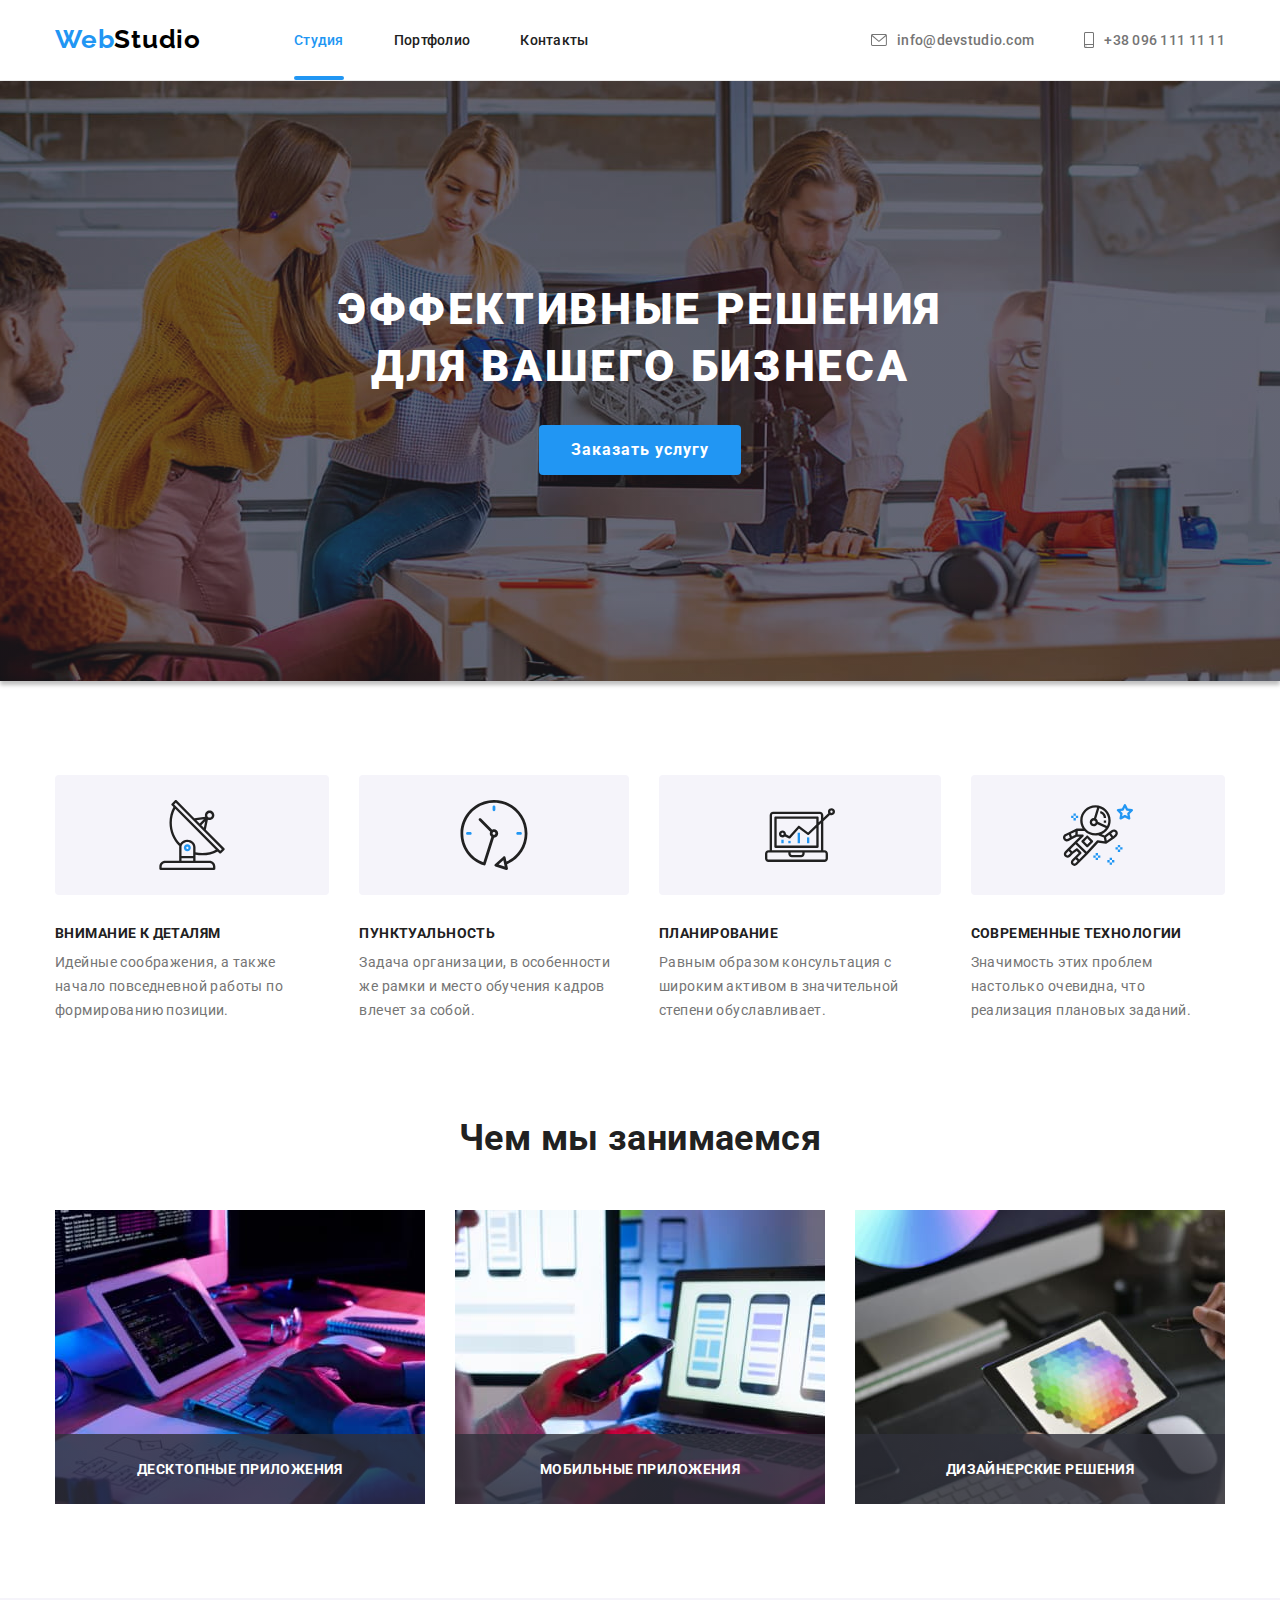
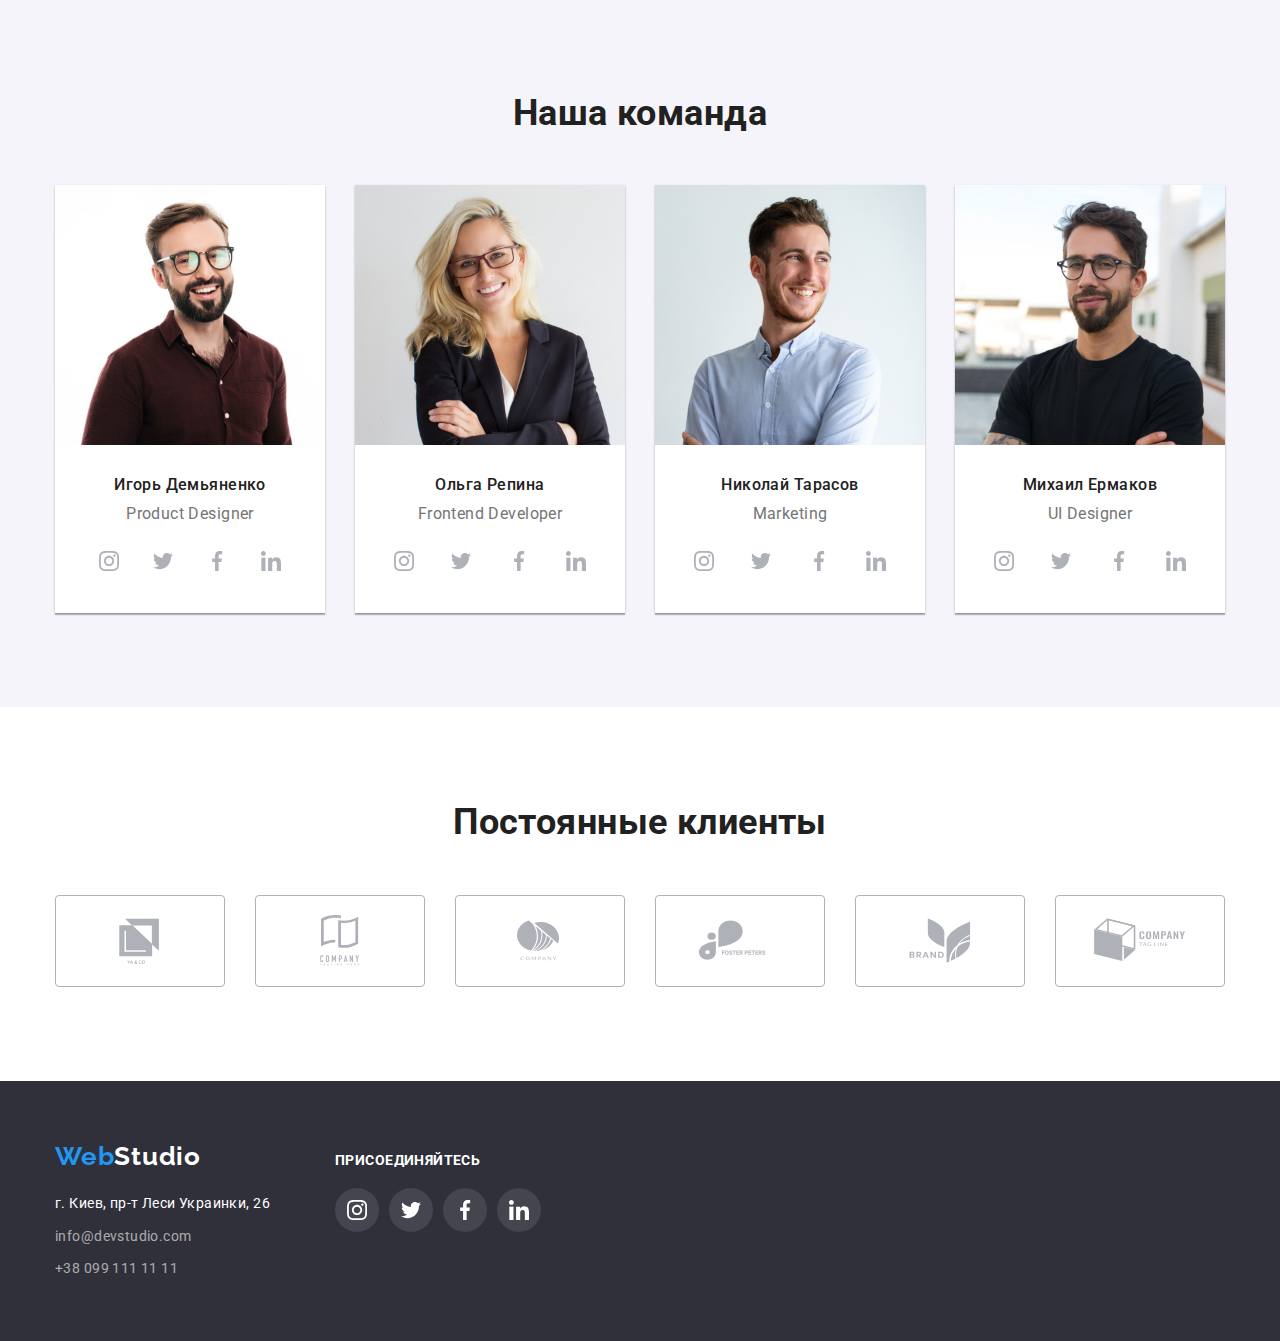
==== index.html @ c5c96895 "Initial commit" ====
<!DOCTYPE html>
<html lang="ru">
  <head>
    <meta charset="UTF-8" />
    <meta http-equiv="X-UA-Compatible" content="IE=edge" />
    <meta name="viewport" content="width=device-width, initial-scale=1.0" />
    <!-- font add-->
    <link rel="preconnect" href="https://fonts.googleapis.com" />
    <!-- оголошення майбутньго підключення-->
    <link rel="preconnect" href="https://fonts.gstatic.com" crossorigin />
    <link
      href="https://fonts.googleapis.com/css2?family=Raleway:wght@700&family=Roboto:wght@400;500;700;900&display=swap"
      rel="stylesheet"
    />
    <!-- normalaize - link sample + file downloaded -->
    <!-- https://cdnjs.cloudflare.com/ajax/libs/normalize/1.1.0/normalize.min.css -->
    <link rel="stylesheet" href="./css/modern-normalize.css" />
    <link rel="stylesheet" href="./css/styles.css" />

    <title>WebStudio</title>
  </head>
  <body class="body">
    <header class="header">
      <div class="container header-flex-box">
        <nav class="header-nav-flex-box">
          <a href="./index.html" lang="en" class="logo"
            ><span class="logo-accent"> Web</span>Studio</a
          >
          <ul class="header-menu">
            <li class="item">
              <a href="./index.html" class="header-link current underline">Студия</a>
            </li>
            <li class="item">
              <a href="./poftfolio.html" class="header-link">Портфолио</a>
            </li>
            <li class="item">
              <a href="#" class="header-link">Контакты</a>
            </li>
          </ul>
        </nav>

        <div class="header-kontakt-box">
          <ul class="header-kontakt">
            <li class="item">
              <a href="mailto:info@devstudio.com" lang="en" class="header-contact-link">
                <svg class="header-contact-mail-logo">
                  <use href="./images/logo/icons.svg#icon-envelope"></use>
                </svg>
                info@devstudio.com
              </a>
            </li>
            <li class="item">
              <a href="tel:+380961111111" class="header-contact-link">
                <svg class="header-contact-smart-logo">
                  <use href="./images/logo/icons.svg#icon-smartphone"></use>
                </svg>
                +38 096 111 11 11
              </a>
            </li>
          </ul>
        </div>
      </div>
    </header>

    <main>
      <!-- hero section -->
      <section class="section heroe heroe-background">
        <div class="container">
          <h1 class="heroe-header">Эффективные решения для вашего бизнеса</h1>
          <button type="button" class="order-button" data-modal-open>Заказать услугу</button>
        </div>
      </section>

      <!-- advantages -->
      <section class="section">
        <h2 class="visually-hidden">список приимуществ</h2>
        <div class="container">
          <ul class="advantages-flex">
            <li class="adv-item">
              <div class="adv-icon-block">
                <svg><use href="./images/logo/icons.svg#icon-about-antenna-1"></use></svg>
              </div>
              <h3 class="advantages-list-header">Внимание к деталям</h3>
              <p class="advantages-text">
                Идейные соображения, а также начало повседневной работы по формированию позиции.
              </p>
            </li>
            <li class="adv-item">
              <div class="adv-icon-block">
                <svg><use href="./images/logo/icons.svg#icon-about-clock2"></use></svg>
              </div>
              <h3 class="advantages-list-header">Пунктуальность</h3>
              <p class="advantages-text">
                Задача организации, в особенности же рамки и место обучения кадров влечет за собой.
              </p>
            </li>

            <li class="adv-item">
              <div class="adv-icon-block">
                <svg><use href="./images/logo/icons.svg#icon-about-diagram-3"></use></svg>
              </div>
              <h3 class="advantages-list-header">Планирование</h3>
              <p class="advantages-text">
                Равным образом консультация с широким активом в значительной степени обуславливает.
              </p>
            </li>
            <li class="adv-item">
              <div class="adv-icon-block">
                <svg><use href="./images/logo/icons.svg#icon-about-astronau-4"></use></svg>
              </div>
              <h3 class="advantages-list-header">Современные технологии</h3>
              <p class="advantages-text">
                Значимость этих проблем настолько очевидна, что реализация плановых заданий.
              </p>
            </li>
          </ul>
        </div>
      </section>
      <!-- about -->
      <section class="section about">
        <div class="container">
          <h2 class="section-title">Чем мы занимаемся</h2>
          <ul class="about-title-margin about-box">
            <li>
              <div class="about-pic">
                <img
                  src="./images/softengineering.jpg"
                  width="370"
                  alt="разработка структуры и алгоритмов работы"
                />
                <div class="about-pic-discript">
                  <p>десктопные приложения</p>
                </div>
              </div>
            </li>
            <li>
              <div class="about-pic">
                <img
                  src="./images/ui-research.jpg"
                  width="370"
                  alt="разработка пользовательского интерфейса"
                />
                <div class="about-pic-discript">
                  <p>мобильные приложения</p>
                </div>
              </div>
            </li>
            <li>
              <div class="about-pic">
                <img src="./images/colordesign.jpg" width="370" alt="дизайн" />
                <div class="about-pic-discript">
                  <p>дизайнерские решения</p>
                </div>
              </div>
            </li>
          </ul>
        </div>
      </section>

      <!-- team members -->
      <section class="section team">
        <div class="container">
          <h2 class="section-title">Наша команда</h2>
          <ul class="team-box">
            <li class="team-member">
              <img
                src="./images/igor-demyanenko.jpg"
                width="270"
                alt="улыбающийся парень с бородой"
              />
              <h3 class="team-member-header">Игорь Демьяненко</h3>
              <p lang="en" class="team-member-text">Product Designer</p>
              <div class="team-member-socials">
                <ul class="social-box">
                  <li>
                    <a href="#">
                      <svg><use href="./images/logo/icons.svg#icon-soc-instagram"></use></svg>
                    </a>
                  </li>
                  <li>
                    <a href="#">
                      <svg><use href="./images/logo/icons.svg#icon-soc-twitter"></use></svg>
                    </a>
                  </li>
                  <li>
                    <a href="#">
                      <svg><use href="./images/logo/icons.svg#icon-soc-facebook"></use></svg>
                    </a>
                  </li>
                  <li>
                    <a href="#">
                      <svg><use href="./images/logo/icons.svg#icon-soc-linkedin"></use></svg>
                    </a>
                  </li>
                </ul>
              </div>
            </li>
            <li class="team-member">
              <img src="./images/olga-repina.jpg" width="270" alt="улыбающаяся девушка" />
              <h3 class="team-member-header">Ольга Репина</h3>
              <p lang="en" class="team-member-text">Frontend Developer</p>
              <div class="team-member-socials">
                <ul>
                  <li class="social-box">
                    <a href="#">
                      <svg><use href="./images/logo/icons.svg#icon-soc-instagram"></use></svg>
                    </a>
                  </li>
                  <li class="social-box">
                    <a href="#">
                      <svg><use href="./images/logo/icons.svg#icon-soc-twitter"></use></svg>
                    </a>
                  </li>
                  <li class="social-box">
                    <a href="#">
                      <svg><use href="./images/logo/icons.svg#icon-soc-facebook"></use></svg>
                    </a>
                  </li>
                  <li class="social-box">
                    <a href="#">
                      <svg><use href="./images/logo/icons.svg#icon-soc-linkedin"></use></svg>
                    </a>
                  </li>
                </ul>
              </div>
            </li>
            <li class="team-member">
              <img src="./images/nik-tarasov.jpg" width="270" alt="улыбающийся парень" />
              <h3 class="team-member-header">Николай Тарасов</h3>
              <p lang="en" class="team-member-text">Marketing</p>
              <div class="team-member-socials">
                <ul>
                  <li class="social-box">
                    <a href="#">
                      <svg><use href="./images/logo/icons.svg#icon-soc-instagram"></use></svg>
                    </a>
                  </li>
                  <li class="social-box">
                    <a href="#">
                      <svg><use href="./images/logo/icons.svg#icon-soc-twitter"></use></svg>
                    </a>
                  </li>
                  <li class="social-box">
                    <a href="#">
                      <svg><use href="./images/logo/icons.svg#icon-soc-facebook"></use></svg>
                    </a>
                  </li>
                  <li class="social-box">
                    <a href="#">
                      <svg><use href="./images/logo/icons.svg#icon-soc-linkedin"></use></svg>
                    </a>
                  </li>
                </ul>
              </div>
            </li>
            <li class="team-member">
              <img
                src="./images/mihail-ermakov.jpg"
                width="270"
                alt="другой улыбчивый бородатый парень"
              />
              <h3 class="team-member-header">Михаил Ермаков</h3>
              <p lang="en" class="team-member-text">UI Designer</p>
              <div class="team-member-socials">
                <ul>
                  <li class="social-box">
                    <a href="#">
                      <svg><use href="./images/logo/icons.svg#icon-soc-instagram"></use></svg>
                    </a>
                  </li>
                  <li class="social-box">
                    <a href="#">
                      <svg><use href="./images/logo/icons.svg#icon-soc-twitter"></use></svg>
                    </a>
                  </li>
                  <li class="social-box">
                    <a href="#">
                      <svg><use href="./images/logo/icons.svg#icon-soc-facebook"></use></svg>
                    </a>
                  </li>
                  <li class="social-box">
                    <a href="#">
                      <svg><use href="./images/logo/icons.svg#icon-soc-linkedin"></use></svg>
                    </a>
                  </li>
                </ul>
              </div>
            </li>
          </ul>
        </div>
      </section>
      <!-- clients -->
      <section class="section clients">
        <div class="container">
          <h2 class="section-title">Постоянные клиенты</h2>
          <ul class="clients-flex">
            <li>
              <a href="#" class="client-list-item"
                ><svg><use href="./images/logo/icons.svg#icon-p-yg"></use></svg>
              </a>
            </li>
            <li>
              <a href="#" class="client-list-item">
                <svg><use href="./images/logo/icons.svg#icon-p-windows"></use></svg>
              </a>
            </li>
            <li>
              <a href="#" class="client-list-item">
                <svg><use href="./images/logo/icons.svg#icon-p-nut-shell"></use></svg>
              </a>
            </li>
            <li>
              <a href="#" class="client-list-item">
                <svg><use href="./images/logo/icons.svg#icon-p-foster"></use></svg>
              </a>
            </li>
            <li>
              <a href="#" class="client-list-item">
                <svg><use href="./images/logo/icons.svg#icon-p-soy-brand"></use></svg>
              </a>
            </li>
            <li>
              <a href="#" class="client-list-item">
                <svg><use href="./images/logo/icons.svg#icon-p-box-company"></use></svg>
              </a>
            </li>
          </ul>
        </div>
      </section>
    </main>
    <!-- Footrer-->
    <footer class="footer">
      <div class="container">
        <div class="footer-flex">
          <div class="adress-block">
            <a href="./index.html" lang="en" class="footer-logo logo"
              ><span class="logo-accent"> Web</span>Studio</a
            >
            <address>
              <ul class="footer-list">
                <li class="item">
                  <a
                    href="https://goo.gl/maps/paLrzJ1DZaffjFaJ6"
                    target="_blank"
                    rel="noopener noreferrer"
                    class="footer-adress"
                  >
                    г. Киев, пр-т Леси Украинки, 26
                  </a>
                </li>
                <li class="item">
                  <a href="mailto:info@devstudio.com" lang="en" class="footer-contact"
                    >info@devstudio.com</a
                  >
                </li>
                <li class="item">
                  <a href="tel:+380991111111" class="footer-contact">+38 099 111 11 11</a>
                </li>
              </ul>
            </address>
          </div>
          <div class="footer-socials">
            <p>присоединяйтесь</p>
            <div>
              <ul class="footer-social-links-block">
                <li>
                  <a href="#">
                    <svg>
                      <use href="./images/logo/icons.svg#icon-soc-instagram"></use>
                    </svg>
                  </a>
                </li>
                <li>
                  <a href="#">
                    <svg>
                      <use href="./images/logo/icons.svg#icon-soc-twitter"></use>
                    </svg>
                  </a>
                </li>
                <li>
                  <a href="#">
                    <svg>
                      <use href="./images/logo/icons.svg#icon-soc-facebook"></use>
                    </svg>
                  </a>
                </li>
                <li>
                  <a href="#">
                    <svg>
                      <use href="./images/logo/icons.svg#icon-soc-linkedin"></use>
                    </svg>
                  </a>
                </li>
              </ul>
            </div>
          </div>
        </div>
      </div>
    </footer>
    <!-- modal -->
    <section>
      <div class="modal-overlay is-hidden" data-modal>
        <div class="modal-box">
          <button type="button" class="modal-close-button" data-modal-close>
            <svg class="modal-close-button-icon">
              <use href="./images/logo/icons.svg#icon-close-cross"></use>
            </svg>
          </button>
          <p>
            Lorem ipsum, dolor sit amet consectetur adipisicing elit. Ipsa, voluptate ullam quaerat
            necessitatibus vero mollitia ad consequatur suscipit temporibus iste? Eaque id odit
            possimus explicabo animi! Natus eum labore ducimus odit nobis harum culpa iste sint
            magni, soluta rerum aliquid nihil voluptate perferendis ut eaque, saepe aliquam velit,
            veritatis laboriosam quis! Quod reiciendis doloremque porro veritatis iste temporibus
            itaque ad, exercitationem voluptatum alias eveniet quo nulla atque repellendus iusto
            quis natus corrupti incidunt voluptate quaerat et quas facere voluptatibus. Sequi,
            expedita quidem eaque culpa earum maiores voluptas cum. Dolorem perferendis enim
            reprehenderit omnis, aliquid quas officiis possimus delectus minima assumenda.
          </p>
        </div>
      </div>
    </section>
    <script src="./js/modal.js"></script>
  </body>
</html>
---- css/styles.css ----
:root {
  --accent-color: #2196f3;
  --header-contact-color: #757575;
  --header-link-color: #212121;
  --plain-text: #757575;
  --header-color: #212121;
  --background-white: #ffffff;
  --contrast-background: #2f303a;
  --body-accent-background: #f5f4fa;
  --footer-contact-color: rgba(255, 255, 255, 0.6);
  --dark-color-for-light-theme-logo: #000000;
  --light-color-for-dark-theme-logo: #ffffff;
  --project-list-border: #eeeeee;
  --header-border: #ececec;
  --social-madia-logo-color: #afb1b8;
  --heroe-background: #c4c4c4;
  --heroe-overlay: rgba(47, 48, 58, 0.4);
  --project-overlay: rgba(33, 150, 243, 0.9);
  --modal-over-color: rgba(0, 0, 0, 0.2);
  --footer-social-background: rgba(255, 255, 255, 0.1);
  --about-gradient-color: rgba(47, 48, 58, 0.8);
  --time-func: cubic-bezier(0.4, 0, 0.2, 1);
}

/* Стили для обнуления верхних отступов у элементов */
h1,
h2,
h3,
p,
ul,
li {
  list-style: none;
  padding: 0px;
  margin: 0px;
}

/* Класс для обнуления базовых свойств у списков (ul) */
/* .list { */
/* list-style: none; */
/* padding-left: 0; */
/* margin: 0; */
/* } */

/* Класс для обнуления базовых свойств у ссылок */
a {
  text-decoration: none;
  color: inherit;
}

/* Свойства для корректного отображения картинок */
img,
svg {
  display: block;
  max-width: 100%;
  height: auto;
}

/* Свойства для обнуления курсива у address */

/* address { */
/* font-style: normal; */
/* }  */

.visually-hidden {
  position: absolute;
  width: 1px;
  height: 1px;
  margin: -1px;
  border: 0;
  padding: 0;
  white-space: nowrap;
  clip-path: inset(100%);
  clip: rect(0 0 0 0);
  overflow: hidden;
}

.body {
  font-family: 'Roboto', 'Arial', sans-serif;
  background-color: var(--background-white);
  color: var(--plain-text);
  font-size: 14px;
  letter-spacing: 0.03em;
}

.container {
  width: 1200px;
  padding-left: 15px;
  padding-right: 15px;
  margin-left: auto;
  margin-right: auto;
}

.section {
  padding-top: 94px;
  padding-bottom: 94px;
  text-align: center;
}

.header-flex-box {
  display: flex;
  align-items: center;
}

.header-nav-flex-box {
  display: flex;
  align-items: center;
}

.header-menu {
  display: flex;
  margin-left: 93px;
}

.header-menu .item + .item {
  margin-left: 50px;
}

.header-kontakt-box {
  margin-left: auto;
}

.header-kontakt {
  display: flex;
  color: var(--header-contact-color);
  align-items: center;
}

.header-kontakt > .item:nth-child(2) {
  margin-left: 50px;
}

.header-contact-smart-logo {
  width: 10px;
  height: 16px;
  margin-right: 10px;
  fill: currentColor;
}
.header-contact-mail-logo {
  width: 16px;
  height: 12px;
  margin-right: 10px;
  fill: currentColor;
}

.logo-accent {
  color: var(--accent-color);
}

.header {
  background-color: var(--background-white);
  text-decoration: none;
  font-weight: 500;
  line-height: 1.15;
  letter-spacing: 0.02em;
  border-bottom: 1px solid var(--header-border);
}

.header-link {
  display: block; /* превращает в блочный элемент*/
  color: var(--header-link-color);
  text-decoration: none;
  padding-top: 32px; /* применение именно для линка увеличивает рабочую зону ссілки*/
  padding-bottom: 32px;
  transition: color 250ms var(--time-func);
}

.logo {
  text-decoration: none;
  font-family: 'Raleway', 'Arial', sans-serif;
  font-weight: 700;
  font-size: 26px;
  line-height: 1.2;
  letter-spacing: 0.03em;
  color: var(--dark-color-for-light-theme-logo);
}

.header-contact-link {
  display: flex;
  align-items: center;
  color: var(--header-contact-color);
  text-decoration: none;
  padding-top: 32px;
  /* применение именно для линка увеличивает рабочую зону ссілки*/
  padding-bottom: 32px;
  transition: color 250ms var(--time-func);
}

.header-contact-link:hover,
.header-contact-link:focus,
.header-contact-link:active {
  color: var(--accent-color);
}

.header-link:hover,
.header-link:focus,
.header-link:active,
.current {
  color: var(--accent-color);
}

.current.underline {
  position: relative;
}

.underline::after {
  content: '';
  position: absolute;
  display: block;
  width: 100%;
  height: 4px;
  border-radius: 2px;
  background-color: var(--accent-color);
  bottom: 0px;
}

.heroe {
  position: relative;
  padding-top: 200px;
  padding-bottom: 200px;
  background-color: var(--heroe-background);
  box-shadow: 0px 4px 4px rgba(0, 0, 0, 0.25);
}

.heroe-background {
  max-width: 1600px;
  height: 600px;
  margin-left: auto;
  margin-right: auto;
  background-image: linear-gradient(to right, var(--heroe-overlay), var(--heroe-overlay)),
    url(../images/main-page/hero-background.jpg);
  background-repeat: no-repeat;
  background-position: center;
  background-size: cover;
}

.heroe-header {
  width: 700px;
  margin-left: auto;
  margin-right: auto;
  color: var(--light-color-for-dark-theme-logo);
  font-weight: 900;
  font-size: 44px;
  line-height: 1.3;
  text-transform: uppercase;
  letter-spacing: 0.06em;
}
.order-button {
  margin-top: 30px;
  min-width: 200px;
  min-height: 50px;
  font-family: 'Roboto', 'Arial', sans-serif;
  color: var(--light-color-for-dark-theme-logo);
  background-color: var(--accent-color);
  border: none;
  cursor: pointer;
  padding: 10px 32px;
  border-radius: 4px;
  font-weight: 700;
  font-size: 16px;
  letter-spacing: 0.06em;
  transition: background-color 250ms var(--time-func);
}

.order-button:hover,
.order-button:focus {
  background-color: var(--header-color);
}

.modal-overlay {
  position: fixed;
  top: 0;
  left: 0;
  width: 100%;
  height: 100%;
  opacity: 1;
  background-color: var(--modal-over-color);
  transition: opacity 250ms var(--time-func), visibility 250ms var(--time-func);
}

.modal-box {
  position: fixed;
  display: flex;
  left: 50%;
  top: 50%;
  opacity: 1;
  transform: translate(-50%, -50%);
  width: 528px;
  height: 581px;
  padding: 40px;
  background-color: var(--background-white);
  transition: opacity 250ms var(--time-func), visibility 250ms var(--time-func);

  box-shadow: 0px 1px 3px rgba(0, 0, 0, 0.12), 0px 1px 1px rgba(0, 0, 0, 0.14),
    0px 2px 1px rgba(0, 0, 0, 0.2);
  border-radius: 4px;
}

.modal-close-button {
  position: absolute;
  top: 8px;
  right: 8px;

  padding: 0;
  display: flex;
  /* margin: 8px; */
  width: 30px;
  height: 30px;
  border: 1px solid rgba(0, 0, 0, 0.1);
  border-radius: 50%;
  background-color: var(--background-white);
  align-items: center;
  justify-content: center;
}

.modal-close-button-icon {
  display: block;
  width: 11px;
  height: 11px;
  fill: currentColor;
}

.modal-close-button:hover,
.modal-close-button:focus {
  color: var(--light-color-for-dark-theme-logo);
  background-color: var(--accent-color);
  border-color: transparent;
}

.modal-overlay.is-hidden {
  opacity: 0;
  pointer-events: none;
  visibility: hidden;
}

.advantages-flex {
  display: flex;
  text-align: left;
}

.advantages-flex > .item {
  width: 270px;
}

.advantages-flex .adv-item + .adv-item {
  margin-left: 30px;
}

.adv-item svg {
  width: 70px;
  height: 70px;
}

.adv-icon-block {
  display: flex;
  align-items: center;
  justify-content: center;
  height: 120px;
  border-radius: 4px;
  background-color: var(--body-accent-background);
}

.advantages-list-header {
  margin-top: 30px;
  font-size: 14px;
  line-height: 1.15;
  margin-bottom: 10px;
  text-transform: uppercase;
  color: var(--header-color);
}
.advantages-text {
  line-height: 1.7;
}

.about {
  padding-top: 0px;
}

.about-box {
  display: flex;
  justify-content: space-between;
}

.about-pic {
  position: relative;
}

.about-pic-discript {
  display: flex;
  align-items: center;
  justify-content: center;
  position: absolute;
  bottom: 0;
  width: 100%;
  height: 70px;
  background-image: linear-gradient(
    to right,
    var(--about-gradient-color),
    var(--about-gradient-color)
  );
}

.about-pic-discript p {
  text-align: center;
  text-transform: uppercase;
  font-weight: 700;
  color: var(--light-color-for-dark-theme-logo);
}

.section-title {
  font-size: 36px;
  line-height: 1.2;

  color: var(--header-color);
  margin-bottom: 50px;
}

.team {
  background-color: var(--body-accent-background);
}

.team-member-header {
  font-weight: 500;
  font-size: 16px;
  line-height: 1.2;
  padding-top: 30px;
  color: var(--header-color);
}

.team-member-text {
  font-weight: 400;
  font-size: 16px;
  line-height: 1.2;
  margin-top: 10px;
}

.team-member {
  background-color: var(--background-white);
  box-shadow: 0px 1px 3px rgba(0, 0, 0, 0.12), 0px 1px 1px rgba(0, 0, 0, 0.14),
    0px 2px 1px rgba(0, 0, 0, 0.2);
  padding-bottom: 30px;
}

.team-box {
  display: flex;
  justify-content: space-between;
}

.social-box {
  display: inline-flex;
  color: var(--social-madia-logo-color);
  margin-left: auto;
  margin-right: auto;
}

.social-box a {
  display: flex;
  justify-content: center;
  align-items: center;
  fill: currentColor;
  border-radius: 50px;
  height: 44px;
  width: 44px;
  transition: color 250ms var(--time-func), background-color 250ms var(--time-func);
}

.social-box svg {
  width: 20px;
  height: 20px;
}

.social-box a:hover,
.social-box a:focus {
  background-color: var(--accent-color);
  color: var(--background-white);
}

.team-member-socials {
  margin-top: 16px;
}

.team-member-socials li + li {
  margin-left: 10px;
}

.clients {
  background-color: var(--background-white);
}

.clients-flex {
  display: flex;
  justify-content: center;
  color: var(--social-madia-logo-color);
}

.client-list-item {
  display: flex;
  width: 170px;
  height: 92px;
  padding: 16px 32px;
  border: 1px solid var(--social-madia-logo-color);
  border-radius: 4px;
  transition: color 250ms var(--time-func), border-color 250ms var(--time-func);
}

.client-list-item svg {
  max-width: 100%;
  max-height: 100%;
  fill: currentColor;
}

.clients-flex li + li {
  margin-left: 30px;
}

.client-list-item:hover,
.client-list-item:focus {
  color: var(--accent-color);
  border-color: var(--accent-color);
}

/* footer */

.footer {
  background-color: var(--contrast-background);
  padding-top: 60px;
  padding-bottom: 60px;
}

.footer-logo {
  color: var(--light-color-for-dark-theme-logo);
  text-decoration: none;
}

.footer-flex {
  display: flex;
  align-items: baseline;
}

.adress-block {
  width: 230px;
}

.footer-socials {
  margin-left: 50px;
}

.footer-socials > p {
  font-weight: 700;
  text-transform: uppercase;
  color: var(--light-color-for-dark-theme-logo);
}

.footer-social-links-block {
  display: flex;
  margin-top: 20px;
}

.footer-social-links-block a {
  display: flex;
  align-items: center;
  justify-content: center;
  width: 44px;
  height: 44px;
  border-radius: 50%;
  background-color: var(--footer-social-background);
  color: var(--light-color-for-dark-theme-logo);
  transition: background-color 250ms var(--time-func);
}

.footer-social-links-block li + li {
  margin-left: 10px;
}

.footer-social-links-block svg {
  width: 20px;
  height: 20px;
  fill: currentcolor;
}

.footer-social-links-block a:hover,
.footer-social-links-block a:focus {
  background-color: var(--accent-color);
}

.footer-contact {
  font-style: normal;
  text-decoration: none;
  line-height: 1.7;
  color: var(--footer-contact-color);
  transition: color 250ms var(--time-func);
}

.footer-contact:hover,
.footer-contact:focus,
.footer-contact:active {
  color: var(--accent-color);
}

.footer-adress {
  font-style: normal;
  text-decoration: none;
  line-height: 1.7;
  color: var(--light-color-for-dark-theme-logo);
}

.footer-list .item + .item {
  margin-top: 9px;
}

.footer address {
  margin-top: 20px;
}

/* protfolio page */
.portfolio-select-box {
  display: flex;
  justify-content: center;
}

.footer-social-links-block {
  display: flex;
}

.portfolio {
  padding-top: 94px;
  padding-bottom: 6px;
}

.portfolio-buttons {
  font-family: 'Roboto', 'Arial', sans-serif;
  background-color: var(--body-accent-background);
  cursor: pointer;
  border: none;
  padding: 6px 22px 6px 22px;
  border-width: 2px;
  border-radius: 4px;
  font-weight: 500;
  font-size: 16px;
  line-height: 1.8;
  letter-spacing: 0.03em;
  color: var(--header-color);

  transition: color 250ms var(--time-func), background-color 250ms var(--time-func),
    box-shadow 250ms var(--time-func);
}

.portfolio-buttons.active {
  background-color: var(--accent-color);
  color: var(--light-color-for-dark-theme-logo);
  box-shadow: 0px 3px 1px rgba(0, 0, 0, 0.1), 0px 1px 2px rgba(0, 0, 0, 0.08),
    0px 2px 2px rgba(0, 0, 0, 0.12);
  border-radius: 4px;
}

.portfolio-buttons:hover,
.portfolio-buttons:focus {
  background-color: var(--accent-color);
  color: var(--light-color-for-dark-theme-logo);
  box-shadow: 0px 3px 1px rgba(0, 0, 0, 0.1), 0px 1px 2px rgba(0, 0, 0, 0.08),
    0px 2px 2px rgba(0, 0, 0, 0.12);
}

.flex-menu-item:not(:last-child) {
  margin-right: 8px;
}

.project-samples {
  margin-top: 50px;
}

.project-list-box {
  display: flex;
  flex-wrap: wrap;
}

.project-item {
  /* display: block; */
  margin-right: 30px;
  margin-bottom: 30px;
  text-align: left;
}

.project-item-link {
  display: block;
  transition: box-shadow 250ms var(--time-func);
}

.project-item-link:hover,
.project-item-link:focus {
  box-shadow: 0px 1px 1px rgba(0, 0, 0, 0.12), 0px 4px 4px rgba(0, 0, 0, 0.06),
    1px 4px 6px rgba(0, 0, 0, 0.16);
  cursor: pointer;
}

.project-item-link:hover .project-over-text {
  transform: translatey(0);
}

.project-item:nth-child(3n) {
  margin-right: 0px;
}

.project-item:nth-last-child(-n + 3) {
  margin-bottom: 0px;
}

.project-description {
  margin-top: 4px;
  font-size: 16px;
  line-height: 1.9;
  letter-spacing: 0.03em;
}

.project-over-contain {
  position: relative;
  overflow: hidden;
  display: block;
}

.project-over-text {
  position: absolute;
  top: 0;
  width: 100%;
  height: 100%;
  transform: translatey(101%);
  padding: 63px 24px;
  font-size: 18px;
  line-height: 1.56;
  color: var(--light-color-for-dark-theme-logo);
  background-color: var(--project-overlay);
  overflow: hidden;
  transition: transform 250ms var(--time-func), opacity 250ms var(--time-func);
}

.project-header {
  font-size: 18px;
  line-height: 2;
  color: var(--header-color);
}

.project-list-border {
  padding: 20px 24px 20px 24px;
  border-left: 1px solid var(--project-list-border);
  border-right: 1px solid var(--project-list-border);
  border-bottom: 1px solid var(--project-list-border);
}
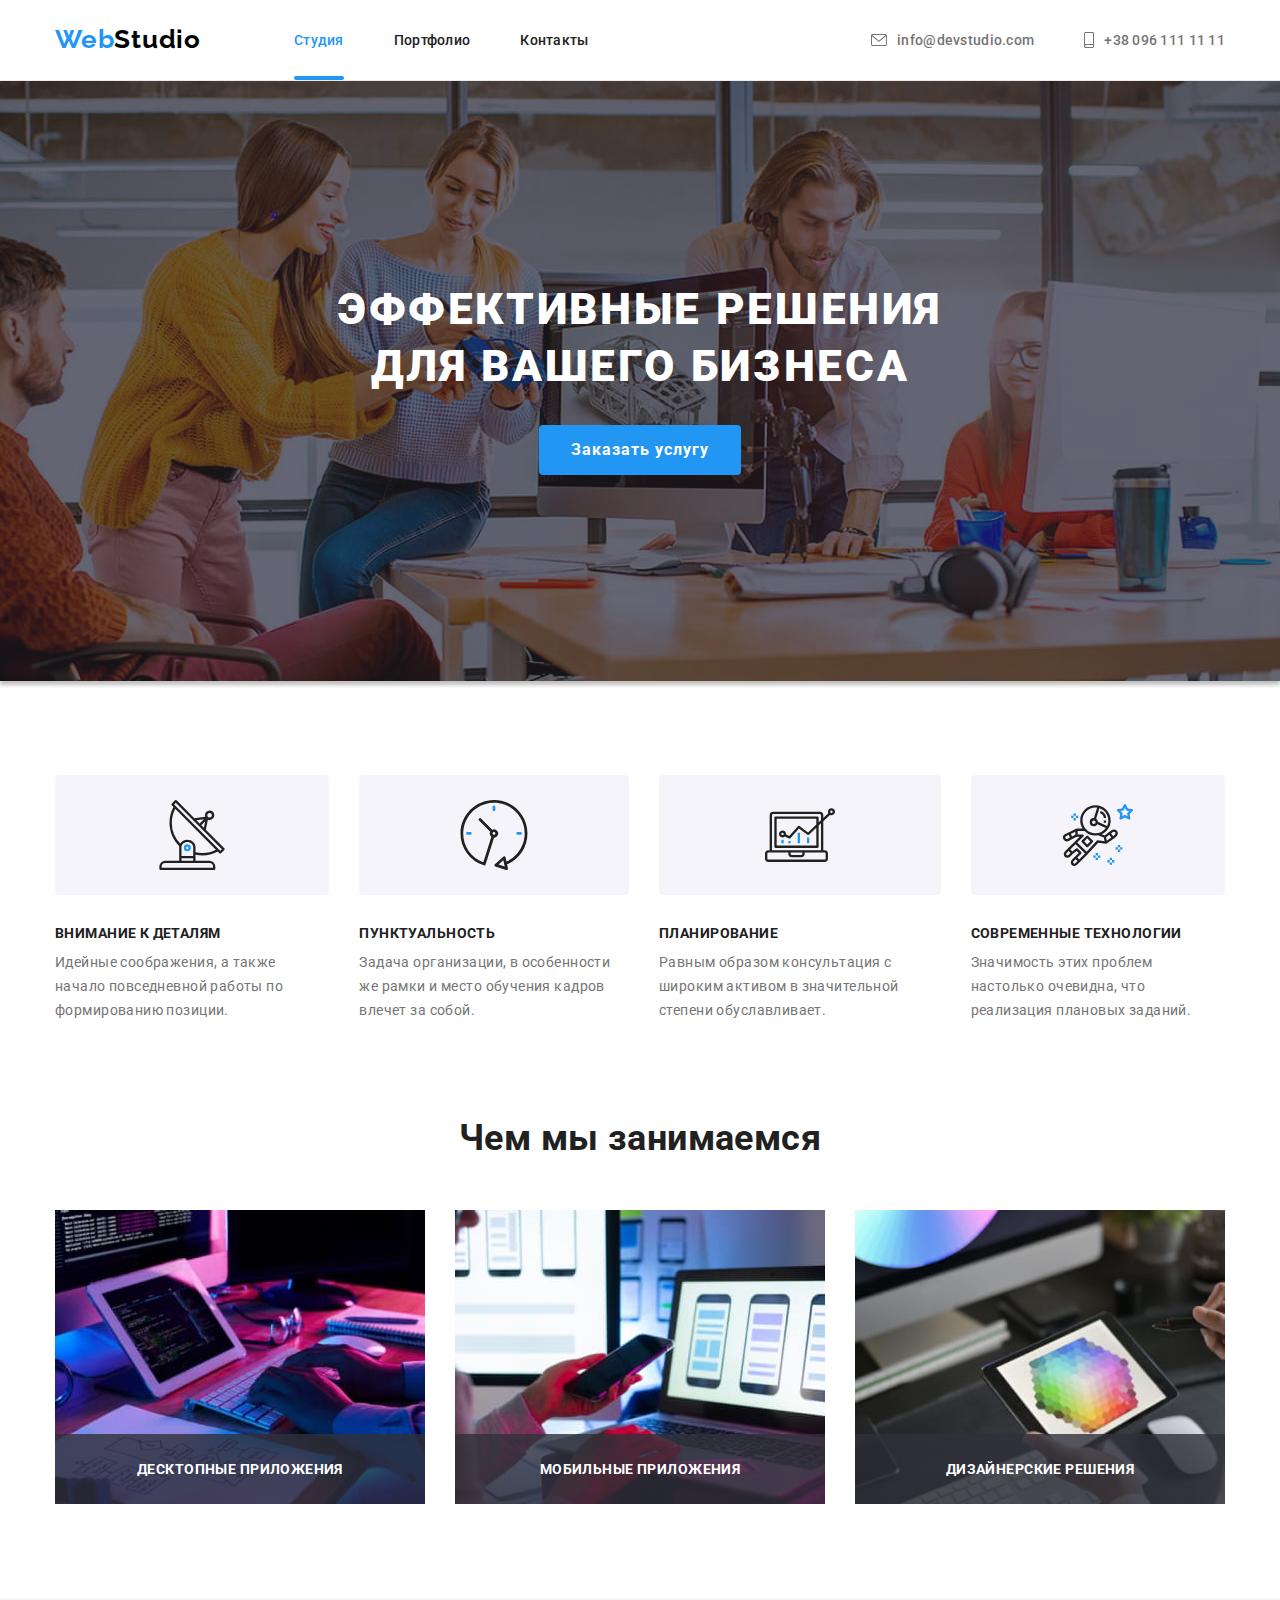
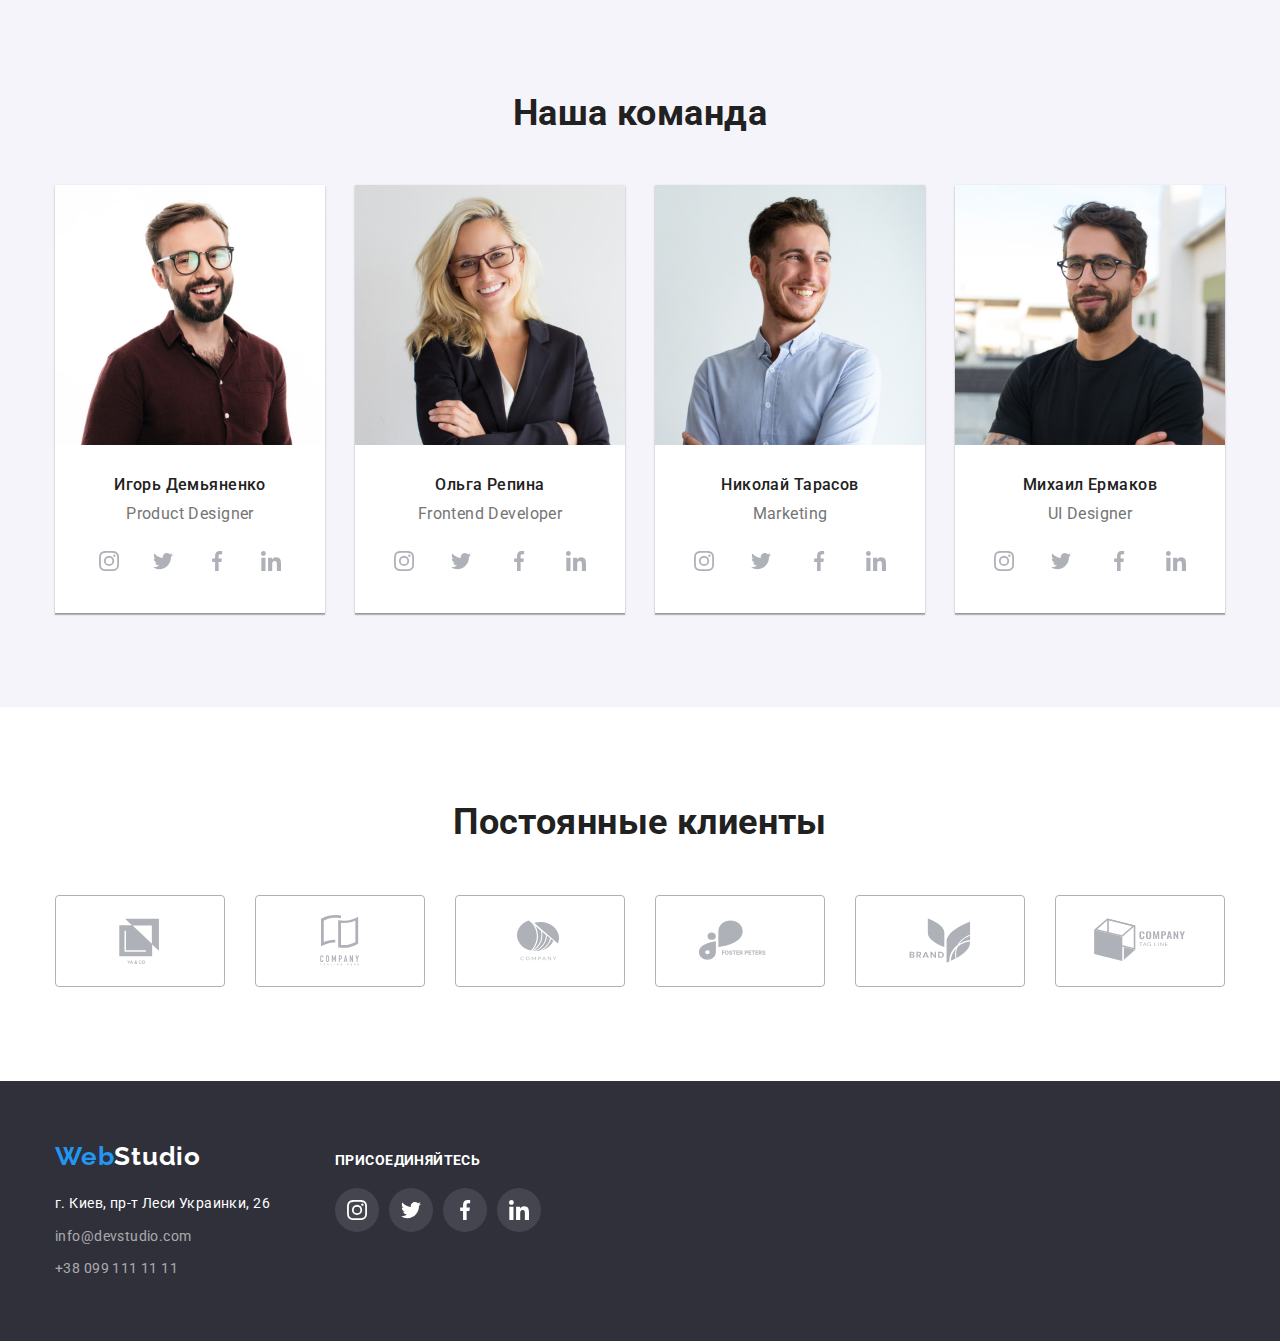
==== commit c3ae7b6c: "form" ====
--- a/index.html
+++ b/index.html
@@ -397,6 +397,7 @@
         </div>
       </div>
     </footer>
+
     <!-- modal -->
     <section>
       <div class="modal-overlay is-hidden" data-modal>
@@ -406,17 +407,32 @@
               <use href="./images/logo/icons.svg#icon-close-cross"></use>
             </svg>
           </button>
-          <p>
-            Lorem ipsum, dolor sit amet consectetur adipisicing elit. Ipsa, voluptate ullam quaerat
-            necessitatibus vero mollitia ad consequatur suscipit temporibus iste? Eaque id odit
-            possimus explicabo animi! Natus eum labore ducimus odit nobis harum culpa iste sint
-            magni, soluta rerum aliquid nihil voluptate perferendis ut eaque, saepe aliquam velit,
-            veritatis laboriosam quis! Quod reiciendis doloremque porro veritatis iste temporibus
-            itaque ad, exercitationem voluptatum alias eveniet quo nulla atque repellendus iusto
-            quis natus corrupti incidunt voluptate quaerat et quas facere voluptatibus. Sequi,
-            expedita quidem eaque culpa earum maiores voluptas cum. Dolorem perferendis enim
-            reprehenderit omnis, aliquid quas officiis possimus delectus minima assumenda.
-          </p>
+
+          <!-- название окна для читалок -->
+          <h2 class="visually-hidden">форма обратной связи</h2>
+          <h3>Оставьте свои данные, мы вам перезвоним</h3>
+          <form>
+            <label for="name" class="form-input-title">Имя</label>
+            <input id="name" type="text" name="request-name" class="form-input-cell" />
+            <label for="phone" class="form-input-title">Телефон</label>
+            <input id="phone" type="tel" name="request-phone" class="form-input-cell" />
+            <label for="email" class="form-input-title">Почта</label>
+            <input id="email" type="email" name="request-email" class="form-input-cell" />
+            <label for="comment" class="form-input-title">Комментарий</label>
+            <textarea
+              id="comment"
+              name="comment"
+              class="form-input-cell"
+              placeholder="Введите текст"
+            ></textarea>
+
+            <input id="form-licence" type="checkbox" name="hobby" value="sports" checked />
+            <label for="form-licence" class="licence-link">
+              Соглашаюсь с рассылкой и принимаю
+              <a href="#">Условия договора</a></label
+            >
+          </form>
+          <button type="submit">отправить</button>
         </div>
       </div>
     </section>
--- a/css/styles.css
+++ b/css/styles.css
@@ -20,6 +20,7 @@
   --footer-social-background: rgba(255, 255, 255, 0.1);
   --about-gradient-color: rgba(47, 48, 58, 0.8);
   --time-func: cubic-bezier(0.4, 0, 0.2, 1);
+  --form-input-border: rgba(33, 33, 33, 0.2);
 }
 
 /* Стили для обнуления верхних отступов у элементов */
@@ -264,35 +265,6 @@
 .order-button:hover,
 .order-button:focus {
   background-color: var(--header-color);
-}
-
-.modal-overlay {
-  position: fixed;
-  top: 0;
-  left: 0;
-  width: 100%;
-  height: 100%;
-  opacity: 1;
-  background-color: var(--modal-over-color);
-  transition: opacity 250ms var(--time-func), visibility 250ms var(--time-func);
-}
-
-.modal-box {
-  position: fixed;
-  display: flex;
-  left: 50%;
-  top: 50%;
-  opacity: 1;
-  transform: translate(-50%, -50%);
-  width: 528px;
-  height: 581px;
-  padding: 40px;
-  background-color: var(--background-white);
-  transition: opacity 250ms var(--time-func), visibility 250ms var(--time-func);
-
-  box-shadow: 0px 1px 3px rgba(0, 0, 0, 0.12), 0px 1px 1px rgba(0, 0, 0, 0.14),
-    0px 2px 1px rgba(0, 0, 0, 0.2);
-  border-radius: 4px;
 }
 
 .modal-close-button {
@@ -744,3 +716,76 @@
   border-right: 1px solid var(--project-list-border);
   border-bottom: 1px solid var(--project-list-border);
 }
+
+/* FORM */
+
+.modal-overlay {
+  position: fixed;
+  top: 0;
+  left: 0;
+  width: 100%;
+  height: 100%;
+  opacity: 1;
+  background-color: var(--modal-over-color);
+  transition: opacity 250ms var(--time-func), visibility 250ms var(--time-func);
+}
+
+.modal-box {
+  position: fixed;
+  /* display: flex; */
+  left: 50%;
+  top: 50%;
+  opacity: 1;
+  transform: translate(-50%, -50%);
+  width: 528px;
+  max-height: 581px;
+  height: 100%;
+  padding: 40px;
+  background-color: var(--background-white);
+  transition: opacity 250ms var(--time-func), visibility 250ms var(--time-func);
+
+  box-shadow: 0px 1px 3px rgba(0, 0, 0, 0.12), 0px 1px 1px rgba(0, 0, 0, 0.14),
+    0px 2px 1px rgba(0, 0, 0, 0.2);
+  border-radius: 4px;
+}
+
+.modal-box h3 {
+  font-weight: 700;
+  font-size: 20px;
+  line-height: 23px;
+  text-align: center;
+}
+
+.form-input-title {
+  font-size: 12px;
+  line-height: 1.15;
+  /* identical to box height */
+
+  letter-spacing: 0.01em;
+}
+
+.form-input-cell {
+  width: 100%;
+  height: 40px;
+  margin-top: 4px;
+  margin-bottom: 10px;
+  border: 1px solid var(--form-input-border);
+  border-radius: 4px;
+}
+
+.licence-link > a {
+  color: var(--accent-color);
+  text-decoration: underline;
+}
+
+.licence-link > a {
+  line-height: 1.71;
+}
+
+textarea {
+  resize: none;
+}
+
+textarea.form-input-cell {
+  height: 120px;
+}
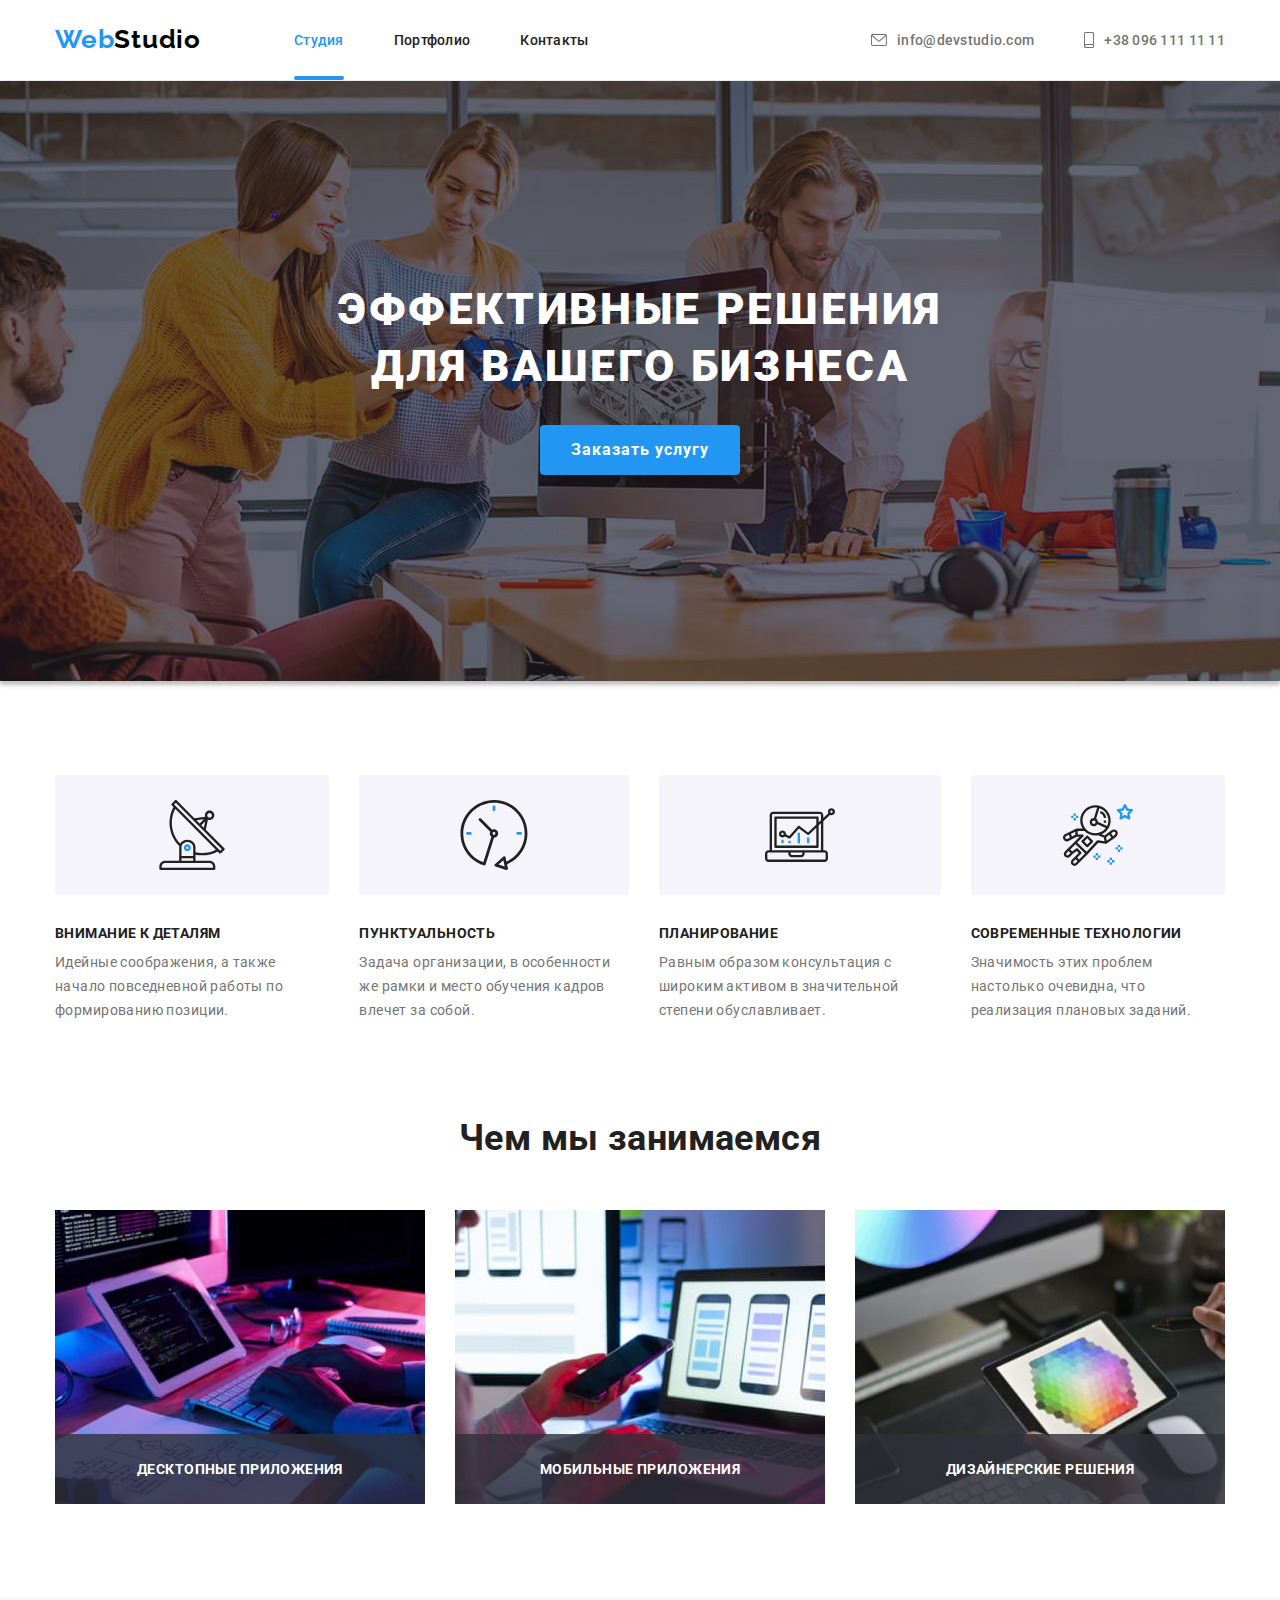
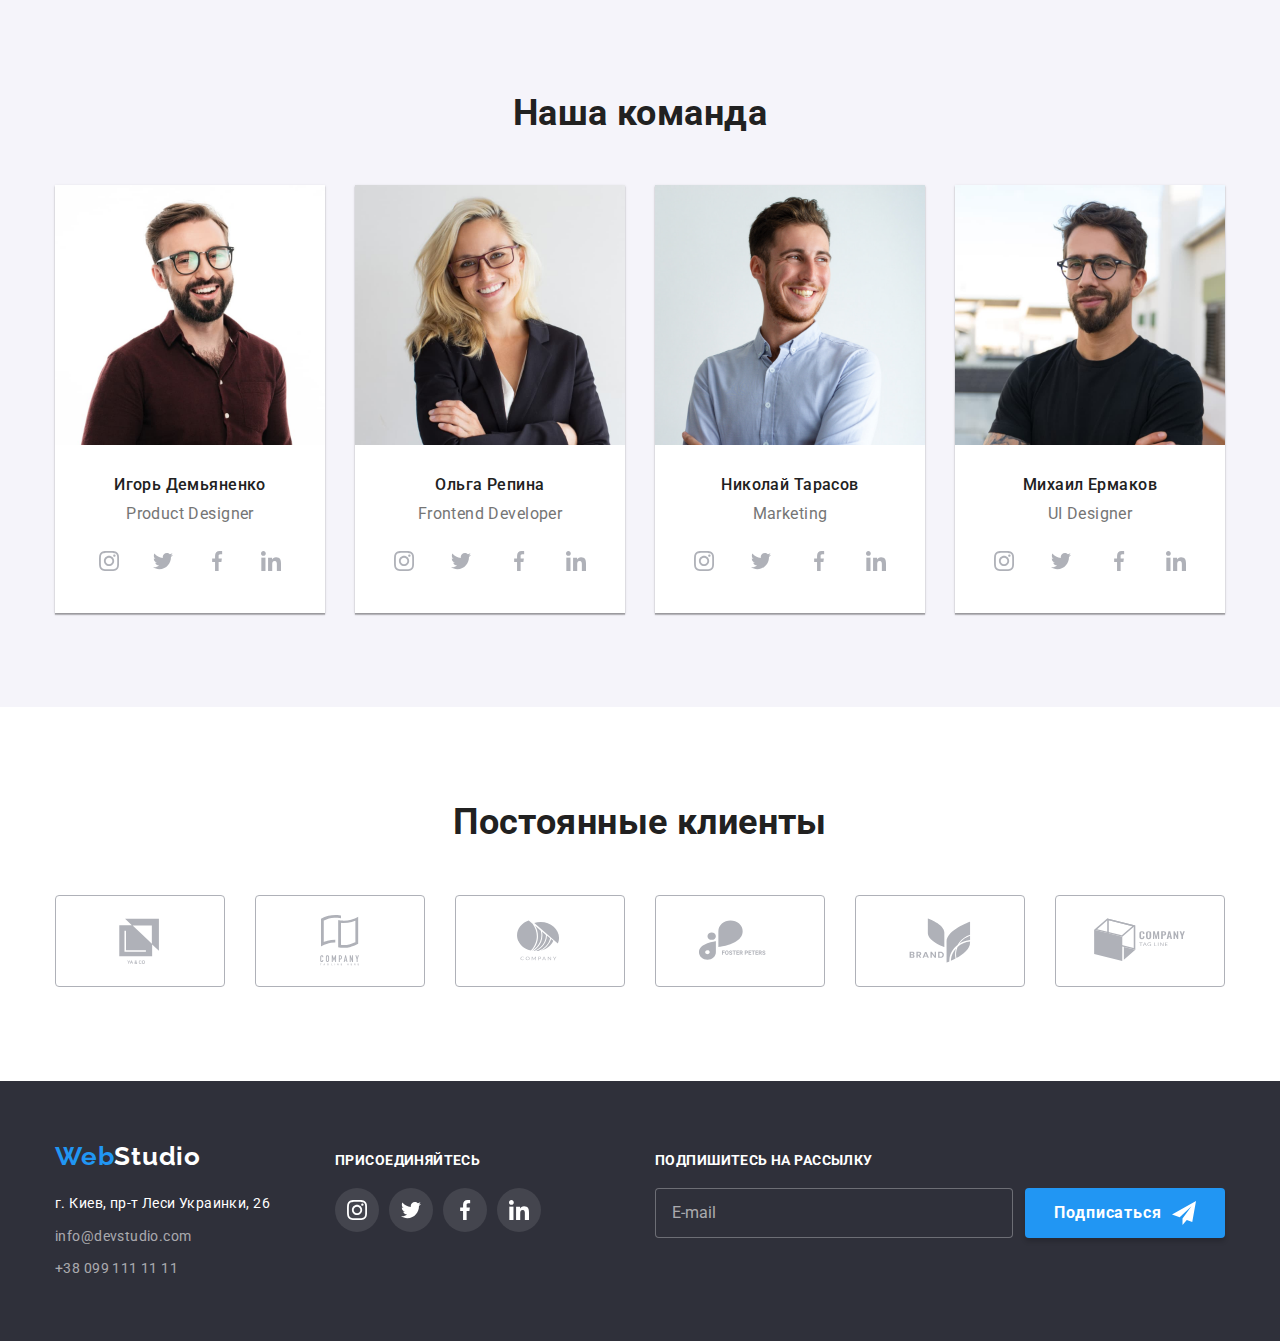
==== commit 282d6d0a: "looks ok" ====
--- a/index.html
+++ b/index.html
@@ -67,7 +67,7 @@
       <section class="section heroe heroe-background">
         <div class="container">
           <h1 class="heroe-header">Эффективные решения для вашего бизнеса</h1>
-          <button type="button" class="order-button" data-modal-open>Заказать услугу</button>
+          <button type="button" class="order button" data-modal-open>Заказать услугу</button>
         </div>
       </section>
 
@@ -359,6 +359,7 @@
               </ul>
             </address>
           </div>
+
           <div class="footer-socials">
             <p>присоединяйтесь</p>
             <div>
@@ -394,6 +395,26 @@
               </ul>
             </div>
           </div>
+
+          <div class="footer-subscribe">
+            <p>Подпишитесь на рассылку</p>
+
+            <form class="footer-subscribe-form">
+            <label for="subscibe-email"></label>
+            <input type="email" name="subscibe-email" id="subscibe-email" class="subscribe-email-box"
+            placeholder="E-mail"/>
+            <button type="submit" class="subs button">
+              <div class="subs-button-inner"> Подписаться
+                <svg class="subs-button-icon">
+                  <use href="./images/logo/icons.svg#icon-subscribe-icon"></use>
+                </svg>
+              </div>
+            </button>
+            </form>
+          </div>
+        </div>
+
+          
         </div>
       </div>
     </footer>
@@ -410,29 +431,57 @@
 
           <!-- название окна для читалок -->
           <h2 class="visually-hidden">форма обратной связи</h2>
-          <h3>Оставьте свои данные, мы вам перезвоним</h3>
-          <form>
-            <label for="name" class="form-input-title">Имя</label>
-            <input id="name" type="text" name="request-name" class="form-input-cell" />
-            <label for="phone" class="form-input-title">Телефон</label>
-            <input id="phone" type="tel" name="request-phone" class="form-input-cell" />
-            <label for="email" class="form-input-title">Почта</label>
-            <input id="email" type="email" name="request-email" class="form-input-cell" />
-            <label for="comment" class="form-input-title">Комментарий</label>
-            <textarea
+         
+          <form class="contact-request-form" name="contact-request-form" autocomplete="on">
+             <h3>Оставьте свои данные, мы вам перезвоним</h3>
+            <div class="form-field">
+              <label for="name" class="form-input-title">Имя</label>
+              <div class="form-input-inner">
+                <input id="name" type="text" name="request-name" class="form-input-cell" />
+                <svg class="form-input-icon">
+                  <use href="./images/logo/icons.svg#icon-form-name"></use>
+                </svg>
+              </div>
+            </div>
+            <div class="form-field">
+              <label for="phone" class="form-input-title">Телефон</label>
+              <div class="form-input-inner">
+                <input id="phone" type="tel" name="request-phone" class="form-input-cell" />
+                <svg class="form-input-icon">
+                  <use href="./images/logo/icons.svg#icon-form-phone"></use>
+                </svg>
+              </div>
+            </div>
+            <div class="form-field">
+              <label for="email" class="form-input-title">Почта</label>
+              <div class="form-input-inner">
+                <input id="email" type="email" name="request-email" class="form-input-cell" />
+                <svg class="form-input-icon">
+                  <use href="./images/logo/icons.svg#icon-form-mail"></use>
+                </svg>
+              </div>
+            </div>
+            <div class="form-field">
+              <label for="comment" class="form-input-title">Комментарий</label>
+              <textarea
               id="comment"
               name="comment"
               class="form-input-cell"
-              placeholder="Введите текст"
-            ></textarea>
-
-            <input id="form-licence" type="checkbox" name="hobby" value="sports" checked />
-            <label for="form-licence" class="licence-link">
+              placeholder="Введите текст"></textarea>
+            </div>
+
+            <div class="licence-agree-check">
+              <input id="form-licence" type="checkbox" name="hobby" value="sports" checked class="licence-checkbox"/>
+              <label for="form-licence" class="licence-link">
               Соглашаюсь с рассылкой и принимаю
-              <a href="#">Условия договора</a></label
+                <a href="#">Условия договора</a>
+                <span class="icon-input"></span>
+              </label
             >
+            </div>
+            <button type="submit" class="form button">Отправить</button>
           </form>
-          <button type="submit">отправить</button>
+          
         </div>
       </div>
     </section>
--- a/css/styles.css
+++ b/css/styles.css
@@ -1,5 +1,6 @@
 :root {
   --accent-color: #2196f3;
+  --hover-accent-color: #188ce8;
   --header-contact-color: #757575;
   --header-link-color: #212121;
   --plain-text: #757575;
@@ -18,9 +19,12 @@
   --project-overlay: rgba(33, 150, 243, 0.9);
   --modal-over-color: rgba(0, 0, 0, 0.2);
   --footer-social-background: rgba(255, 255, 255, 0.1);
+  --footer-modal-border-color: rgba(255, 255, 255, 0.3);
   --about-gradient-color: rgba(47, 48, 58, 0.8);
   --time-func: cubic-bezier(0.4, 0, 0.2, 1);
   --form-input-border: rgba(33, 33, 33, 0.2);
+  --placeholder-text-color: rgba(117, 117, 117, 0.5);
+  --button-shadow-color: rgba(0, 0, 0, 0.15);
 }
 
 /* Стили для обнуления верхних отступов у элементов */
@@ -56,11 +60,20 @@
   height: auto;
 }
 
+/* input, */
+/* textarea { */
+/* outline: none; */
+/* } */
+
 /* Свойства для обнуления курсива у address */
 
 /* address { */
 /* font-style: normal; */
 /* }  */
+
+*:focus-visible {
+  outline: 1px solid var(--hover-accent-color);
+}
 
 .visually-hidden {
   position: absolute;
@@ -245,26 +258,34 @@
   text-transform: uppercase;
   letter-spacing: 0.06em;
 }
-.order-button {
-  margin-top: 30px;
+
+.button {
   min-width: 200px;
   min-height: 50px;
-  font-family: 'Roboto', 'Arial', sans-serif;
+  text-align: center;
   color: var(--light-color-for-dark-theme-logo);
   background-color: var(--accent-color);
-  border: none;
+  border: 1px solid transparent;
   cursor: pointer;
-  padding: 10px 32px;
+  /* padding-top: 10px;
+  padding-bottom: 10px; */
   border-radius: 4px;
   font-weight: 700;
   font-size: 16px;
+  line-height: 1.88;
   letter-spacing: 0.06em;
-  transition: background-color 250ms var(--time-func);
-}
-
-.order-button:hover,
-.order-button:focus {
-  background-color: var(--header-color);
+  box-shadow: 0px 4px 4px var(--button-shadow-color);
+  transition: box-shadow 250ms var(--time-func), background-color 250ms var(--time-func);
+}
+
+.order.button {
+  margin-top: 30px;
+}
+/* .oredr */
+.button:hover,
+.button:focus {
+  background-color: var(--hover-accent-color);
+  box-shadow: 0px 4px 4px var(--button-shadow-color);
 }
 
 .modal-close-button {
@@ -280,8 +301,10 @@
   border: 1px solid rgba(0, 0, 0, 0.1);
   border-radius: 50%;
   background-color: var(--background-white);
+  color: var(--dark-color-for-light-theme-logo);
   align-items: center;
   justify-content: center;
+  transition: color 250ms var(--time-func);
 }
 
 .modal-close-button-icon {
@@ -293,9 +316,7 @@
 
 .modal-close-button:hover,
 .modal-close-button:focus {
-  color: var(--light-color-for-dark-theme-logo);
-  background-color: var(--accent-color);
-  border-color: transparent;
+  color: var(--hover-accent-color);
 }
 
 .modal-overlay.is-hidden {
@@ -444,6 +465,7 @@
 .social-box a:focus {
   background-color: var(--accent-color);
   color: var(--background-white);
+  outline: none;
 }
 
 .team-member-socials {
@@ -488,6 +510,7 @@
 .client-list-item:focus {
   color: var(--accent-color);
   border-color: var(--accent-color);
+  outline: none;
 }
 
 /* footer */
@@ -552,6 +575,7 @@
 .footer-social-links-block a:hover,
 .footer-social-links-block a:focus {
   background-color: var(--accent-color);
+  outline: none;
 }
 
 .footer-contact {
@@ -583,7 +607,60 @@
   margin-top: 20px;
 }
 
+.footer-subscribe-form {
+  margin-top: 20px;
+  display: inline-flex;
+}
+
+.subscribe-email-box {
+  height: 50px;
+  width: 358px;
+  padding: 15px 16px;
+  border: 1px solid var(--footer-modal-border-color);
+  border-radius: 4px;
+  background-color: var(--contrast-background);
+  color: var(--light-color-for-dark-theme-logo);
+  font-size: 16px;
+  line-height: 1.25;
+  transition: border 250ms var(--time-func);
+}
+
+.subscribe-email-box::placeholder {
+  color: var(--footer-contact-color);
+}
+
+.subscribe-email-box:hover,
+.subscribe-email-box:focus {
+  border: 1px solid var(--light-color-for-dark-theme-logo);
+}
+
+.footer-subscribe {
+  margin-left: auto;
+}
+
+.footer-subscribe > p {
+  font-weight: 700;
+  text-transform: uppercase;
+  color: var(--light-color-for-dark-theme-logo);
+}
+
+.subs.button {
+  margin-left: 12px;
+}
+
+.subs-button-inner {
+  display: inline-flex;
+  align-items: center;
+}
+.subs-button-icon {
+  height: 24px;
+  width: 24px;
+  fill: currentColor;
+  margin-left: 10px;
+}
+
 /* protfolio page */
+
 .portfolio-select-box {
   display: flex;
   justify-content: center;
@@ -717,7 +794,7 @@
   border-bottom: 1px solid var(--project-list-border);
 }
 
-/* FORM */
+/* Modal FORM */
 
 .modal-overlay {
   position: fixed;
@@ -749,37 +826,86 @@
   border-radius: 4px;
 }
 
+.contact-request-form {
+  text-align: center;
+}
+
+.contact-request-form > div:nth-last-child(3) {
+  margin-bottom: 20px;
+}
+
 .modal-box h3 {
   font-weight: 700;
   font-size: 20px;
-  line-height: 23px;
-  text-align: center;
+  line-height: 1.15;
+
+  letter-spacing: 0.03em;
+  color: var(--header-link-color);
+  margin-bottom: 12px;
 }
 
 .form-input-title {
+  display: inline-block;
   font-size: 12px;
   line-height: 1.15;
-  /* identical to box height */
-
   letter-spacing: 0.01em;
+  color: var(--header-contact-color);
+  margin-bottom: 4px;
 }
 
 .form-input-cell {
   width: 100%;
   height: 40px;
-  margin-top: 4px;
-  margin-bottom: 10px;
   border: 1px solid var(--form-input-border);
   border-radius: 4px;
-}
-
+  padding: 12px 16px 12px 42px;
+  color: var(--header-color);
+  transition: border 250ms var(--time-func);
+}
+
+.form-input-cell:focus {
+  border: 1px solid var(--hover-accent-color);
+  outline: none;
+}
+
+.form-input-cell:focus + .form-input-icon {
+  fill: var(--hover-accent-color);
+}
+/* outline при фокус для форм ввода */
+/* .form-input-cell:focus-visible { */
+/* outline: 1px solid var(--hover-accent-color); */
+/* } */
+
+textarea.form-input-cell {
+  padding-left: 16px;
+}
+
+.form-field {
+  margin-bottom: 10px;
+  text-align: start;
+}
+
+.form-input-cell::placeholder {
+  font-size: 14px;
+  line-height: 1.15;
+  letter-spacing: 0.01em;
+  color: var(--placeholder-text-color);
+}
+
+.licence-agree-check {
+  text-align: center;
+}
 .licence-link > a {
   color: var(--accent-color);
   text-decoration: underline;
 }
-
-.licence-link > a {
+.licence-link > a:hover {
+  color: var(--hover-accent-color);
+}
+
+.licence-link {
   line-height: 1.71;
+  margin-left: 25px;
 }
 
 textarea {
@@ -789,3 +915,52 @@
 textarea.form-input-cell {
   height: 120px;
 }
+
+.form.button {
+  margin-top: 30px;
+  align-items: center;
+}
+
+.form-input-inner {
+  position: relative;
+  color: var(--header-link-color);
+}
+
+.form-input-icon {
+  position: absolute;
+  width: 18px;
+  height: 18px;
+  left: 12px;
+  top: 50%;
+  transform: translateY(-50%);
+  fill: currentColor;
+  transition: fill 250ms var(--time-func);
+}
+
+.licence-agree-check {
+  position: relative;
+  display: inline;
+}
+
+.licence-checkbox {
+  position: absolute;
+  -webkit-appearance: none;
+  appearance: none;
+}
+
+.icon-input {
+  position: absolute;
+  top: 50%;
+  transform: translateY(-50%);
+  left: 0px;
+  border: 2px solid var(--header-link-color);
+  border-radius: 3px;
+  width: 16px;
+  height: 15px;
+}
+
+.licence-checkbox:checked + .licence-link .icon-input {
+  background-image: url(../images/logo/icon-check.svg);
+  background-size: cover;
+  border: none;
+}
